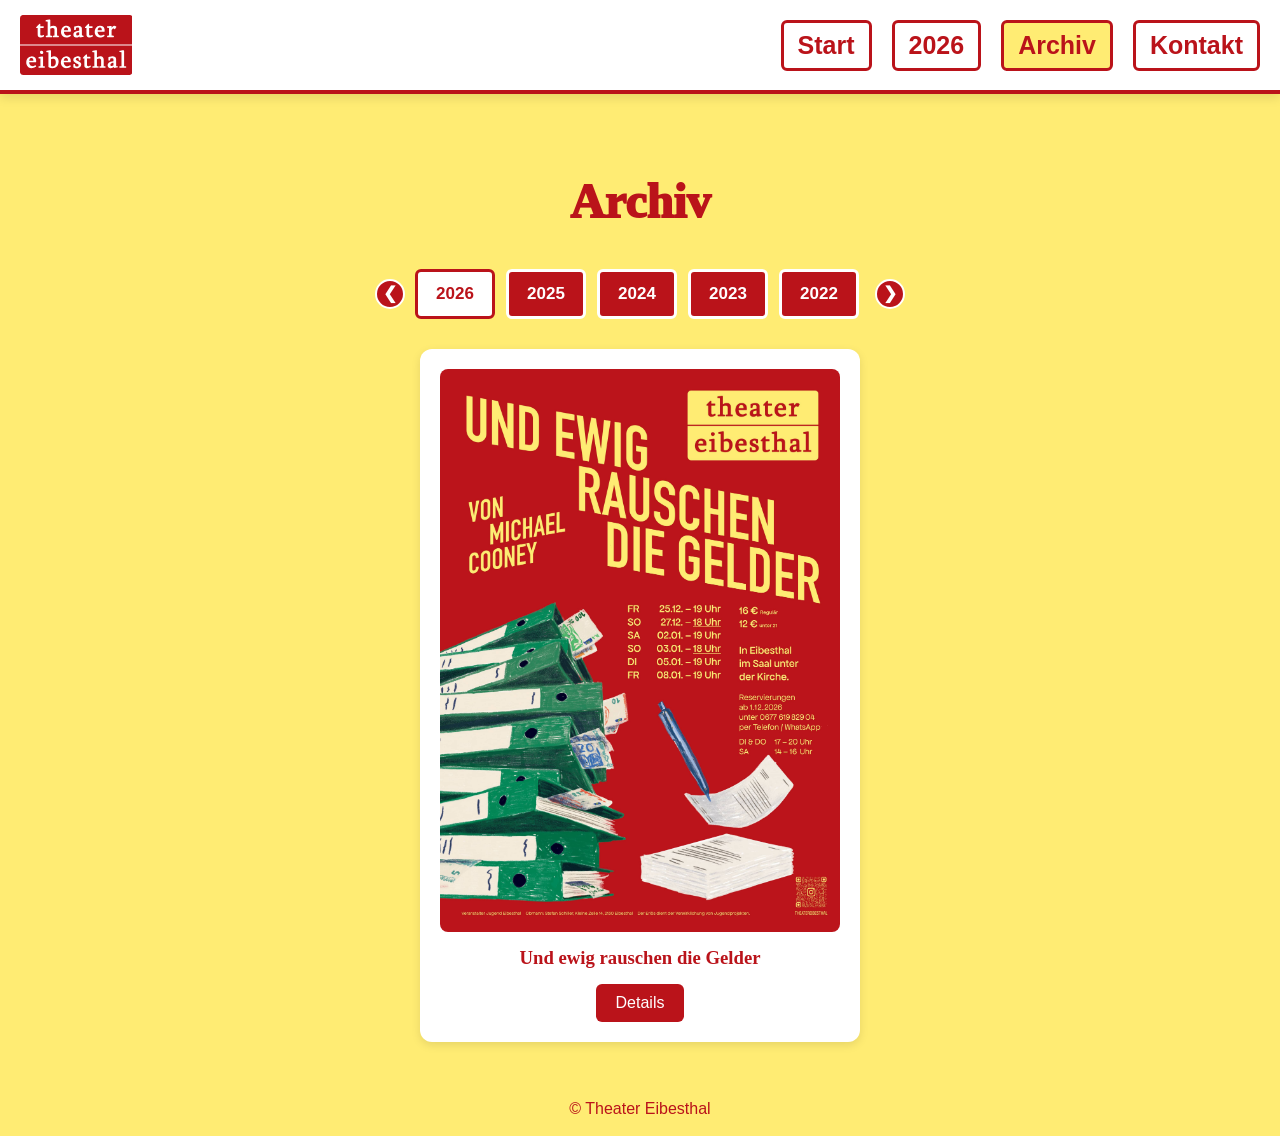
==== archiv.html @ 8a9f4555 "Added Website Files 2026-11-17" ====
<meta name="viewport" content="width=device-width, initial-scale=1">
<!DOCTYPE html>
<html lang="de">
<head>
<meta charset="UTF-8">
<meta name="theme-color" content="var(--color-current-sub)">
<title>Archiv | Theater Eibesthal</title>

<link rel="stylesheet" href="css/style.css">
<link rel="stylesheet" href="css/desktop.css">
<link rel="stylesheet" href="css/mobile.css">

<link rel="icon" type="image/png" href="/favicon.png">
<script defer src="js/stuecke.js"></script>
<script defer src="js/main.js"></script>
</head>
<body>

<div id="header"></div>


<section class="container section center">
  <h1>Archiv</h1>

  <div class="jahr-filter-wrapper">
    
    <button class="scroll-btn left" type="button">❮</button>
    <div id="jahr-filter"></div>
    <button class="scroll-btn right" type="button">❯</button>
    <div class="mobile-scroll-hint">
      <span>⟵</span>
      <span>⟶</span>    
    </div>
  </div>

  <div id="archiv-grid"></div>
</section>


<div id="footer"></div>

<div id="lightbox">
  <button class="close">✕</button>
  <button class="prev">❮</button>
  <img src="">
  <button class="next">❯</button>
</div>

</body>
</html>
---- css/style.css ----
﻿/* ===========================================================
   THEATER WEBSITE – STYLESHEET
   Strukturierter und kommentierter Haupt-Style-Block
   =========================================================== */

/* -----------------------------------------------------------
   1. DESIGN TOKENS / VARIABLEN
   ----------------------------------------------------------- */
@import url('https://googleapis.com');

:root {
    
    --color-stueck-202x-main: #c59e41;
    --color-stueck-202x-sub: #7a1f2b;


    --color-current-main: #FFEC73;
    --color-current-sub: #BA131A;

    /* Stückfarben */
    --color-ewig-rauschen-die-gelder-main: #FFEC73;
    --color-ewig-rauschen-die-gelder-sub: #BA131A;

/*    #048E5D --grün -ordner    */
/*    #BA131A --rot  -plakat    */
/*    #FFEC73 --gold -logo      */

    --color-zwei-luegen-main: #96c0e8;
    --color-zwei-luegen-sub: #003668;

    --color-da-capo-main: #cefe9a;
    --color-da-capo-sub: #4414e4;

    --color-krankenschein-main: #f0efaa;
    --color-krankenschein-sub: #cb6a4c;

    --color-buerobuero-main: #9abbde;
    --color-buerobuero-sub: #312763;

    --color-saloon-main: #c59e41;
    --color-saloon-sub: #070707;

    --color-film-2021-main: #f6c274;
    --color-film-2021-sub: #020201;

    --color-messerscharf-main: #5db6e0;
    --color-messerscharf-sub: #101116;

    --color-jerry-ist-tot-main: #fff;
    --color-jerry-ist-tot-sub: #8a0304;

    --color-rue-de-lourcine-main: #fff;
    --color-rue-de-lourcine-sub: #de0c19;

    --color-glanz-und-glorie-main: #cf8105;
    --color-glanz-und-glorie-sub: #000000;

    --color-der-meisterboxer-main: #fff;
    --color-der-meisterboxer-sub: #000000;

    --color-wahlverwandtschaften-main: #feece0;
    --color-wahlverwandtschaften-sub: #482d34;

    --color-weiberfeinde-main: #e3e3e3;
    --color-weiberfeinde-sub: #3d3e3d;

    --color-wiegenwaldcamp-main: #a88660;
    --color-wiegenwaldcamp-sub: #000000;

    /* Fallback */
    --color-unknown-main: #eeeeee;
    --color-unknown-sub: #333333;
}

/* -----------------------------------------------------------
   2. FONTS / IMPORTS
   ----------------------------------------------------------- */
@import url('https://fonts.googleapis.com/css2?family=Open+Sans:wght@300;400;600;700&display=swap');

/* -----------------------------------------------------------
   3. BASISSTYLES
   ----------------------------------------------------------- */
html {
    overflow-y: scroll;
    -webkit-tap-highlight-color: #ffffff;
}

body {
    font-family: 'Open Sans', Arial, sans-serif;
    margin: 0;

    background:
        url("../bilder/curtain.png") repeat,
        var(--color-current-main);
}

.beschreibung {
    white-space: pre-line;
}

/* -----------------------------------------------------------
   4. TYPOGRAPHIE
   ----------------------------------------------------------- */
h1 {
    font-size: 48px;
    font-weight: 1000;
}

h2 {
    font-size: 38px;
    font-weight: 1000;
}

h1,
h2,
h3 {
    color: var(--color-current-sub);
    font-family: 'News Cycle', serif;
    text-align: center;
}

/* -----------------------------------------------------------
   5. LAYOUT / CONTAINER
   ----------------------------------------------------------- */
.container {
    max-width: 1500px;
    margin: 0 auto;
    padding: 40px 20px;
}

/* -----------------------------------------------------------
   6. HEADER / NAVIGATION
   ----------------------------------------------------------- */
.header {
    width: 100%;
    box-sizing: border-box;
    background: white;
    border-bottom: 4px solid var(--color-current-sub);
    box-shadow: 0 4px 10px rgba(0, 0, 0, 0.1);
    position: sticky;
    top: 0;
    z-index: 500;
}

.nav {
    display: flex;
    align-items: center;
    justify-content: space-between;
    max-width: 1500px;
    margin: 0 auto;
    padding: 15px 20px;
}

.logo {
    height: 60px;
    display: flex;
    align-items: center;
    border-radius: 4px;
}

.logo svg {
    height: 100%;
    width: auto;
}

.logo svg #schrift path,
.logo svg path {
    color: var(--color-current-sub);
}

nav {
    display: flex;
    align-items: center;
    gap: 20px;
}

nav a {
    text-decoration: none;
    color: var(--color-current-sub);
    font-weight: bold;
    font-size: 25px;
    padding: 8px 14px;
    border-radius: 6px;
    border: 3px solid var(--color-current-sub);
    transition: 0.2s;
}

nav a.active {
    background: var(--color-current-main);
    color: var(--color-current-sub);
    border-color: var(--color-current-sub);
}

nav a.active:hover {
    opacity: 0.8;
}

nav a:hover {
    background: var(--color-current-main);
}

/* -----------------------------------------------------------
   7. COMPONENTS / BUTTONS / LINKS
   ----------------------------------------------------------- */
.contact-links a {
    font-size: 17px;
    display: inline-block;
    background: var(--color-current-sub);
    color: #fff;
    text-decoration: none;
    padding: 6px 10px;
    border-radius: 8px;
}

.contact-links a:not(.social-icons):hover {
    background: var(--color-current-sub);
    color: #fff;
    text-decoration: none;
}

.social-icons {
    display: flex;
    justify-content: center;
    align-items: center;
    gap: clamp(12px, 3vw, 25px);
    margin-top: 10px;
}

.social-icons a {
    background: none;
    padding: 0;
    border-radius: 0;
}

.social-icons a svg {
    width: 60px;
    height: 60px;
    display: block;
    color: var(--color-current-sub);
    transition: 0.2s ease;
}

.social-icons a:hover svg {
    transform: scale(1.1);
    background: none !important;
}

.btn {
    display: inline-block;
    margin-top: 10px;
    padding: 10px 20px;
    background: var(--color-current-sub);
    color: white;
    text-decoration: none;
    border-radius: 6px;
    transition: 0.2s;
    text-align: center;
}

.stueck a.btn {
    display: block;
    margin: 20px auto 0 auto;
    text-align: center;
    width: fit-content;
}

.btn:hover {
    opacity: 0.85;
}

.back-btn {
    display: block;
    margin: 10px auto;
    padding: 10px 20px;
    border: 3px solid #fff;
    font-weight: 700;
    font-size: 17px;
    background: var(--color-current-sub);
    color: white;
    cursor: pointer;
    border-radius: 6px;
    transition: background 0.2s ease, color 0.2s ease, border 0.2s ease;
}

.back-btn:hover {
    opacity: 0.85;
    background: #fff;
    color: var(--color-current-sub);
    border: 3px solid var(--color-current-sub);
    font-weight: 700;
    font-size: 17px;
    opacity: 1;
    cursor: default;
}

.disabled-btn {
    display: inline-block;
    background: #ccc;
    color: #666;
    padding: 10px 20px;
    border-radius: 6px;
    font-weight: 700;
    cursor: default;
    opacity: 0.7;
    border: 2px solid #999;
}


/* -----------------------------------------------------------
   13. UX / INTERAKTIVE HILFEN
   ----------------------------------------------------------- */
.btn,
nav a,
.gallery img,
.cast-card img,
.tab-btn,
.card a,
.scroll-btn {
    cursor: pointer !important;
    user-select: none !important;
}

* {
    -webkit-tap-highlight-color: transparent !important;
}

button:focus,
a:focus,
.btn:focus {
    outline: none !important;
}

button:active,
a:active,
.btn:active {
    background-color: inherit !important;
    opacity: 1 !important;
}

.beschreibung-toggle {
    display: none;
}

.mobile-scroll-hint {
    display: none;
}



/* -----------------------------------------------------------
   15. ÜBER UNS
   ----------------------------------------------------------- */
.about-hero {
    position: relative;
    width: 100%;
    height: 300px;
    overflow: hidden;
    display: flex;
    align-items: center;
    justify-content: center;
}


.about-content {
    max-width: 1500px;
    margin: 0 auto;
    padding: 30px;
    background: white;
    border-radius: 12px;
    box-shadow: 0 3px 10px rgba(0, 0, 0, 0.1);
}

.about-hero-image {
    position: absolute;
    inset: 0;
    width: 100%;
    height: 100%;
    object-fit: cover;
    object-position: center;
}

.about-hero::after {
    content: "";
    position: absolute;
    inset: 0;
    background: rgba(0, 0, 0, 0.45);
}

.about-hero-content {
    position: relative;
    z-index: 1;
    max-width: 800px;
    padding: 30px;
    text-align: center;
    color: white;
}

.about-hero-content h1 {
    font-size: 48px;
    margin-bottom: 20px;
    color: white;
}

.about-intro {
    max-width: 1500px;
    margin: 20px auto 0;
    font-size: 21px;
    line-height: 1.7;
}

.about-section {
    max-width: 1500px;
    margin: 0 auto;
}

.about-section p {
    line-height: 1.8;
    margin-bottom: 18px;
}

.about-leadership {
    display: grid;
    grid-template-columns: repeat(2, 1fr);
    gap: 25px;
    margin: 35px auto;
    max-width: 800px;
}

.about-person {
    background: white;
    padding: 25px;
    border-radius: 12px;
    text-align: center;
    box-shadow: 0 3px 10px rgba(0, 0, 0, 0.08);
}

.about-person h3 {
    margin: 0 0 8px 0;
}

.about-person p {
    margin: 0;
}

.leadership-history {
    display: grid;
    gap: 10px;
    max-width: 600px;
    margin: 25px auto 0;
}

.leadership-history div {
    display: flex;
    justify-content: space-between;
    align-items: center;
    gap: 20px;
    background: white;
    padding: 14px 18px;
    border-radius: 8px;
    box-shadow: 0 2px 8px rgba(0, 0, 0, 0.06);
}

.leadership-history span {
    opacity: 0.7;
}

.helpers-grid {
    display: grid;
    grid-template-columns: repeat(3, 1fr);
    gap: 20px;
    margin-top: 35px;
}

.helper-card {
    background: white;
    padding: 25px;
    border-radius: 12px;
    box-shadow: 0 3px 10px rgba(0, 0, 0, 0.08);
}

.helper-card h3 {
    margin-top: 0;
    margin-bottom: 12px;
    font-size: 22px;
}

.helper-card p {
    margin: 0;
    line-height: 1.65;
}

.about-person,
.helper-card,
.leadership-history div {
    background: #e1e1e1e1;
    border: 1px solid rgba(0, 0, 0, 0.1);
    box-shadow: none;
}

.about-end {
    max-width: 800px;
    padding-top: 55px;
    padding-bottom: 75px;
}

.about-highlight {
    font-size: 21px;
    font-weight: 600;
    margin: 35px auto !important;
}

#scrollTopBtn {
    position: fixed;
    right: 20px;
    bottom: 20px;
    width: 50px;
    height: 50px;
    display: none;
    align-items: center;
    justify-content: center;
    border: none;
    border-radius: 50%;
    background: var(--color-current-sub);
    backdrop-filter: blur(4px);
    color: var(--color-current-main);
    font-size: 30px;
    font-weight: 700;
    line-height: 1;
    cursor: pointer;
    box-shadow: 0 2px 8px rgba(0, 0, 0, 0.3);
    transition: 0.2s ease;
    z-index: 1000;
}

#scrollTopBtn:hover {
    background: #fff;
    transform: translateY(-2px);
}

.leadership-wrapper {
    margin-top: 40px;
    background: white;
    border-radius: 16px;
    padding: 30px;
    box-shadow:
        0 4px 15px rgba(0,0,0,.08);
    border: 1px solid rgba(0,0,0,.08);
}

.leadership-scroll {
    overflow-x: auto;
    color: var(--color-current-sub) !important;
}

.leadership-table {
    min-width: 1400px;
}

.leader-row {
    display: grid;
    grid-template-columns: 280px 1fr;
    align-items: center;
    margin-bottom: 15px;
}

.leader-name {
    position: sticky;
    left: 0;
    background: #fff;
    z-index: 10;
    font-weight: 700;
    color: var(--color-current-sub);
    padding-right: 20px;
    padding-left: 10px;
    text-align: right;
    height: 32px;
    display: flex;
    align-items: center;
    justify-content: flex-end;
}

.timeline-track {
    display: grid;
    grid-template-columns: repeat(15, 90px);
    position: relative;
    height: 32px;
    background-image:
        repeating-linear-gradient(
            to right,
            rgba(0,0,0,.08),
            rgba(0,0,0,.08) 1px,
            transparent 1px,
            transparent 90px
        );
}

.bar {
    height: 32px;
    background: var(--color-current-sub);
    border-radius: 999px;
}

.vinzenz {
    grid-column: 1 / 3;
}

.johannes {
    grid-column: 3 / 7;
}

.leonhard {
    grid-column: 7 / 12;
}

.klara {
    grid-column: 12 / 14;
}

.marlies {
    grid-column: 14 / -1;
    background:
        linear-gradient(
            90deg,
            var(--color-current-sub),
            var(--color-current-main)
        );
}

.year-row {
    display: grid;
    grid-template-columns:
        280px
        repeat(15, 90px);
    min-width: 1540px;
    margin-top: 30px;
    border-top: 3px solid var(--color-current-sub);
    padding-top: 15px;
}

.year-spacer {
    position: sticky;
    left: 0;
    background: #fff;
    z-index: 10;
}

.year-dot {
    border: none;
    background: none;
    color: var(--color-current-sub);
    font-weight: bold;
    cursor: pointer;
    transition: .2s;
}

.year-dot:hover {
    color: var(--color-current-main);
    transform: translateY(-3px);
}

#timeline-piece-info {
    width: 70%;
    max-width: 700px;
    margin: 0 auto;
    text-align: center;
    padding-top: 20px;
}

#timeline-piece-info:empty {
    display: none;
}

.timeline-preview {
    width: 70%;
    max-width: 500px;
    margin: 0 auto;
    background: white;
    padding: 25px;
    border-radius: 12px;
    text-align: center;
    box-shadow: 0 3px 10px rgba(0,0,0,.1);
}

.timeline-preview img {
    width: 220px;
    max-width: 100%;
    display: block;
    margin: 0 auto 20px;
    border-radius: 10px;
}

.timeline-preview h3 {
    margin-bottom: 5px;
}

.timeline-preview .jahr {
    font-size: 1.5rem;
    font-weight: 900;
    color: var(--color-current-sub);
    margin: 10px 0 20px;
    text-align: center;
}

.timeline-preview .beschreibung {
    max-width: 500px;
    margin: 0 auto 20px;
    line-height: 1.6;
}


.timeline-preview .btn {
    display: inline-block;
    margin-top: 10px;
}

.timeline-preview .btn:hover {
    background: var(--color-current-main);
    color: var(--color-current-sub);
}
---- css/desktop.css ----
/* ===========================================================
   DESKTOP.CSS
   Desktop-/Tablet Layouts und Komponenten
   =========================================================== */

/* ===========================================================
   ÜBER UNS
   =========================================================== */

.about-hero {
    position: relative;
    width: 100%;
    height: 300px;
    overflow: hidden;
    display: flex;
    align-items: center;
    justify-content: center;
}

.about-content {
    max-width: 1500px;
    margin: 0 auto;
    padding: 30px;
    background: white;
    border-radius: 12px;
    box-shadow: 0 3px 10px rgba(0, 0, 0, 0.1);
}

.about-hero-image {
    position: absolute;
    inset: 0;
    width: 100%;
    height: 100%;
    object-fit: cover;
    object-position: center;
}

.about-hero::after {
    content: "";
    position: absolute;
    inset: 0;
    background: rgba(0, 0, 0, 0.45);
}

.about-hero-content {
    position: relative;
    z-index: 1;
    max-width: 800px;
    padding: 30px;
    text-align: center;
    color: white;
}

.about-hero-content h1 {
    font-size: 48px;
    margin-bottom: 20px;
    color: white;
}

.about-intro {
    max-width: 1500px;
    margin: 20px auto 0;
    font-size: 21px;
    line-height: 1.7;
}

.about-section {
    max-width: 1500px;
    margin: 0 auto;
}

.about-section p {
    line-height: 1.8;
    margin-bottom: 18px;
}

.about-leadership {
    display: grid;
    grid-template-columns: repeat(2, 1fr);
    gap: 25px;
    margin: 35px auto;
    max-width: 800px;
}

.about-person {
    background: white;
    padding: 25px;
    border-radius: 12px;
    text-align: center;
    box-shadow: 0 3px 10px rgba(0, 0, 0, 0.08);
}

.about-person h3 {
    margin: 0 0 8px 0;
}

.about-person p {
    margin: 0;
}

.leadership-history {
    display: grid;
    gap: 10px;
    max-width: 600px;
    margin: 25px auto 0;
}

.leadership-history div {
    display: flex;
    justify-content: space-between;
    align-items: center;
    gap: 20px;
    background: white;
    padding: 14px 18px;
    border-radius: 8px;
    box-shadow: 0 2px 8px rgba(0, 0, 0, 0.06);
}

.leadership-history span {
    opacity: 0.7;
}

.helpers-grid {
    display: grid;
    grid-template-columns: repeat(3, 1fr);
    gap: 20px;
    margin-top: 35px;
}

.helper-card {
    background: white;
    padding: 25px;
    border-radius: 12px;
    box-shadow: 0 3px 10px rgba(0, 0, 0, 0.08);
}

.helper-card h3 {
    margin-top: 0;
    margin-bottom: 12px;
    font-size: 22px;
}

.helper-card p {
    margin: 0;
    line-height: 1.65;
}

.about-person,
.helper-card,
.leadership-history div {
    background: #e1e1e1e1;
    border: 1px solid rgba(0,0,0,.1);
    box-shadow: none;
}

.about-end {
    max-width: 800px;
    padding-top: 55px;
    padding-bottom: 75px;
}

.about-highlight {
    font-size: 21px;
    font-weight: 600;
    margin: 35px auto !important;
}

/* ===========================================================
   SCROLL BUTTON
   =========================================================== */

#scrollTopBtn {
    position: fixed;
    right: 20px;
    bottom: 20px;
    width: 50px;
    height: 50px;

    display: none;
    align-items: center;
    justify-content: center;

    border: none;
    border-radius: 50%;

    background: var(--color-current-sub);
    color: var(--color-current-main);

    font-size: 30px;
    font-weight: 700;

    cursor: pointer;

    box-shadow: 0 2px 8px rgba(0,0,0,.3);

    transition: .2s ease;

    z-index: 1000;
}

#scrollTopBtn:hover {
    background: #fff;
    transform: translateY(-2px);
}

/* ===========================================================
   TIMELINE
   =========================================================== */

.leadership-wrapper {
    margin-top: 40px;

    background: white;

    border-radius: 16px;
    padding: 30px;

    border: 1px solid rgba(0,0,0,.08);

    box-shadow:
        0 4px 15px rgba(0,0,0,.08);
}

.leadership-scroll {
    overflow-x: auto;
    color: var(--color-current-sub);
}

.leadership-table {
    min-width: 1400px;
}

.leader-row {
    display: grid;
    grid-template-columns: 280px 1fr;
    align-items: center;
    margin-bottom: 15px;
}

.leader-name {
    position: sticky;
    left: 0;

    background: white;

    z-index: 10;

    font-weight: 700;

    color: var(--color-current-sub);

    padding-right: 20px;
    padding-left: 10px;

    text-align: right;

    height: 32px;

    display: flex;
    align-items: center;
    justify-content: flex-end;
}

.timeline-track {
    display: grid;
    grid-template-columns: repeat(15, 90px);

    position: relative;

    height: 32px;

    background-image:
        repeating-linear-gradient(
            to right,
            rgba(0,0,0,.08),
            rgba(0,0,0,.08) 1px,
            transparent 1px,
            transparent 90px
        );
}

.bar {
    height: 32px;
    background: var(--color-current-sub);
    border-radius: 999px;
}

.vinzenz {
    grid-column: 1 / 3;
}

.johannes {
    grid-column: 3 / 7;
}

.leonhard {
    grid-column: 7 / 12;
}

.klara {
    grid-column: 12 / 14;
}

.marlies {
    grid-column: 14 / -1;

    background:
        linear-gradient(
            90deg,
            var(--color-current-sub),
            var(--color-current-main)
        );
}

.year-row {
    display: grid;

    grid-template-columns:
        280px
        repeat(15, 90px);

    min-width: 1540px;

    margin-top: 30px;

    border-top: 3px solid var(--color-current-sub);

    padding-top: 15px;
}

.year-spacer {
    position: sticky;
    left: 0;

    background: white;

    z-index: 10;
}

.year-dot {
    border: none;
    background: none;

    color: var(--color-current-sub);

    font-weight: bold;

    cursor: pointer;

    transition: .2s;
}

.year-dot:hover {
    color: var(--color-current-main);
    transform: translateY(-3px);
}

#timeline-piece-info {
    width: 70%;
    max-width: 700px;

    margin: 0 auto;

    text-align: center;

    padding-top: 20px;
}

#timeline-piece-info:empty {
    display: none;
}

.timeline-preview {
    width: 70%;
    max-width: 500px;

    margin: 0 auto;

    background: white;

    padding: 25px;

    border-radius: 12px;

    text-align: center;

    box-shadow: 0 3px 10px rgba(0,0,0,.1);
}

.timeline-preview img {
    width: 220px;
    max-width: 100%;

    display: block;

    margin: 0 auto 20px;

    border-radius: 10px;
}

.timeline-preview h3 {
    margin-bottom: 5px;
}

.timeline-preview .jahr {
    font-size: 1.5rem;
    font-weight: 900;
    color: var(--color-current-sub);

    margin: 10px 0 20px;

    text-align: center;
}

.timeline-preview .beschreibung {
    max-width: 500px;
    margin: 0 auto 20px;

    line-height: 1.6;
}

.timeline-preview .btn {
    display: inline-block;
    margin-top: 10px;
}

.timeline-preview .btn:hover {
    background: var(--color-current-main);
    color: var(--color-current-sub);
}

/* ===========================================================
   STARTSEITE / AKTUELLES STÜCK
   =========================================================== */

.stueck {
    display: flex;
    gap: 40px;
    background: white;
    padding: 25px;
    border-radius: 12px;
    box-shadow: 0 4px 12px rgba(0, 0, 0, 0.08);
    align-items: center;
}

.stueck img {
    width: 300px;
    flex: 0 0 300px;
    border-radius: 10px;
}

.stueck > div {
    flex: 1;
    max-width: 1000px;
    margin: 0 auto;
}

.stueck a.btn {
    display: block;
    margin: 20px auto 0;
    text-align: center;
    width: fit-content;
}

.dates {
    color: var(--color-current-sub);
    text-align: center;
    margin-top: 10px;
    line-height: 1.6;
}

#aktuelles-stueck .dates {
    display: grid;
    grid-template-columns: repeat(3, 1fr);
    gap: 10px;
    max-width: 1000px;
    margin: 15px auto 0;
}

#aktuelles-stueck .dates span {
    margin: 0;
    text-align: center;
}

.dates span {
    display: inline-block;
    background: var(--color-current-main);
    padding: 6px 10px;
    margin: 5px;
    border-radius: 6px;
    font-size: 16px;
    box-shadow: 0 3px 3px rgba(0,0,0,.1);
}

.highlight-termin {
    text-decoration: underline;
    color: var(--color-current-sub);
}

.u18 {
    text-decoration: underline;
}

#aktuelles-stueck .beschreibung {
    max-width: 850px;
    margin: 0 auto;
    text-align: left;
}

/* ===========================================================
   ARCHIV
   =========================================================== */

.jahr-filter-wrapper {
    display: flex;
    align-items: center;
    gap: 10px;
    margin: 20px auto;
    justify-content: center;
}

#jahr-filter {
    display: flex;
    gap: 11px;
    overflow: hidden;
    scroll-behavior: smooth;
    width: 450px;
}

#jahr-filter button {
    width: 100px;
    flex: 0 0 80px;
    padding: 12px 0;
    border: 3px solid #fff;
    font-weight: 700;
    font-size: 17px;
    background: var(--color-current-sub);
    color: white;
    cursor: pointer;
    border-radius: 6px;
}

#jahr-filter button.active {
    background: #fff;
    color: var(--color-current-sub);
    border: 3px solid var(--color-current-sub);
    cursor: default;
}

#jahr-filter button:not(.active):hover {
    background: #fff;
    color: var(--color-current-sub);
    border: 3px solid var(--color-current-sub);
    transition: .2s ease;
}

.scroll-btn {
    background: var(--color-current-sub);
    color: white;
    border: 2px solid #fff;
    width: 30px;
    height: 30px;
    border-radius: 50%;
    font-weight: 1000;
    font-size: 17px;
    display: flex;
    align-items: center;
    justify-content: center;
}

.scroll-btn:hover {
    background: #fff;
    color: var(--color-current-sub);
    border: 3px solid var(--color-current-sub);
}

#archiv-grid {
    display: flex;
    justify-content: center;
    flex-wrap: wrap;
    gap: 20px;
    margin-top: 30px;
}

.card {
    width: 400px;
    text-align: center;
    background: white;
    padding: 20px;
    border-radius: 12px;
    overflow: hidden;
    box-shadow: 0 3px 10px rgba(0,0,0,.1);
}

.card img {
    width: 100%;
    border-radius: 8px;
}

.card h3 {
    margin: 15px 0 5px;
}

/* ===========================================================
   TABS
   =========================================================== */

.tabs {
    margin-top: 20px;
    text-align: center;
}

.tabs button {
    margin: 5px;
    padding: 10px 20px;
    border: 3px solid #fff;
    font-weight: 700;
    font-size: 17px;
    border-radius: 6px;
    color: white;
    background: var(--color-current-sub);
    cursor: pointer;
    transition:
        background .2s ease,
        color .2s ease,
        border .2s ease;
}

.tabs button.active {
    background: #fff;
    color: var(--color-current-sub);
    border: 3px solid var(--color-current-sub);
    cursor: default;
}

.tabs button:not(.active):hover {
    background: #fff;
    color: var(--color-current-sub);
    border: 3px solid var(--color-current-sub);
}

.tab-content {
    background: white;
    padding: 25px;
    margin-top: 15px;
    border-radius: 12px;
    text-align: center;
    box-shadow: 0 3px 10px rgba(0,0,0,.1);
}

/* ===========================================================
   DETAILSEITEN
   =========================================================== */

.poster-img {
    max-width: 420px;
    border-radius: 10px;
    box-shadow: 0 5px 15px rgba(0,0,0,.2);
}

.trailer-container {
    width: 100%;
    max-width: 100%;
    aspect-ratio: 16 / 9;
    background: #000;
}

.trailer-container iframe {
    width: 100%;
    height: 100%;
    border: none;
    display: block;
}

.instagram-wrapper {
    width: 100%;
    display: flex;
    justify-content: center;
}

.instagram-wrapper .instagram-media {
    width: 50% !important;
    max-width: 600px !important;
    min-width: 250px !important;
    margin: 0 auto !important;
}

.instagram-wrapper blockquote.instagram-media {
    margin: 0 auto !important;
}

/* ===========================================================
   BESETZUNG
   =========================================================== */

.cast-grid {
    display: grid;
    grid-template-columns: repeat(auto-fill, 200px);
    gap: 20px;
    justify-content: center;
    margin-top: 20px;
}

.cast-card {
    background: white;
    padding: 12px;
    border-radius: 12px;
    text-align: center;
    box-shadow: 0 3px 10px rgba(0,0,0,.1);
}

.cast-card img {
    width: 100%;
    height: 200px;
    object-fit: contain;
    background: #eee;
    border-radius: 8px;
    margin-bottom: 5px;
}

.cast-role {
    font-size: 16px;
    color: #666;
}

.cast-name {
    font-weight: bold;
    color: var(--color-current-sub);
}

/* ===========================================================
   GALERIE
   =========================================================== */

.gallery {
    display: grid;
    grid-template-columns: repeat(auto-fill, 150px);
    gap: 15px;
    justify-content: center;
    margin-top: 20px;
}

.gallery img {
    width: 150px;
    height: 150px;
    object-fit: contain;
    background: #eee;
    border-radius: 8px;
    padding: 5px;
    transition: .2s;
}

.gallery img:hover {
    opacity: .85;
}

.gallery-loader {
    display: flex;
    flex-direction: column;
    align-items: center;
    gap: 12px;
    padding: 30px;
}

.gallery-spinner {
    width: 45px;
    height: 45px;
    border: 4px solid #ddd;
    border-top-color: var(--color-current-sub);
    border-radius: 50%;
    animation: gallerySpin 1s linear infinite;
}

@keyframes gallerySpin {
    to {
        transform: rotate(360deg);
    }
}

/* ===========================================================
   LIGHTBOX
   =========================================================== */

#lightbox {
    position: fixed;
    inset: 0;
    z-index: 2000;
    display: none;

    justify-content: center;
    align-items: center;

    background: rgba(0,0,0,.9);
}

#lightbox img {
    max-width: 90%;
    max-height: 90%;
    border-radius: 10px;
}

#lightbox button {
    position: absolute;
    background: none;
    border: none;
    color: white;
    font-size: 40px;
}

#lightbox .close {
    top: 20px;
    right: 30px;
}

#lightbox .prev,
#lightbox .next {
    top: 50%;
    transform: translateY(-50%);
    z-index: 3001;
}

#lightbox .prev {
    left: 30px;
}

#lightbox .next {
    right: 30px;
}

/* ===========================================================
   KONTAKT
   =========================================================== */

.contact-info {
    background: white;
    padding: 30px;
    border-radius: 12px;
    max-width: 1500px;
    margin: 30px auto;
    text-align: center;
    box-shadow: 0 3px 10px rgba(0,0,0,.1);
}

.contact-info p strong {
    font-weight: 800;
    font-size: 17px;
    line-height: 1;
}

.contact-map {
    margin-top: 20px;
    border-radius: 12px;
    overflow: hidden;
    box-shadow: 0 3px 10px rgba(0,0,0,.1);
}

.footer {
    text-align: center;
    padding: 2px;
    color: var(--color-current-sub);
}
---- css/mobile.css ----
@media (max-width: 768px) { 
 /* ===========================================================
    MOBILE.CSS
    Enthält ausschließlich Mobile Overrides
    Wird per:
    media="screen and (max-width:600px)"
    eingebunden
    =========================================================== */

    html,
    body {
        width: 100%;
        overflow-x: hidden;
    }

    header {
        padding-top: 10px;
    }

    html {
        font-size: 14px;
    }

    .container {
        padding: 22px 16px;
        width: 100%;
        box-sizing: border-box;
    }

    h1 {
        font-size: 2.2rem;
        margin-bottom: 15px;
        text-align: center;
    }

    h2 {
        font-size: 1.8rem;
    }

    h3 {
        font-size: 1.4rem;
    }

    p,
    span,
    li,
    a {
        font-size: 1.1rem;
        line-height: 1.55;
        text-align: center;
    }

    img {
        max-width: 100%;
        height: auto;
    }

    /* ===========================================================
    HEADER / NAVIGATION
    =========================================================== */

    .nav {
        display: flex;
        flex-direction: column;
        align-items: center;
        width: 100%;
        padding: 10px 5px;
        box-sizing: border-box;
        gap: 10px;
    }

    .logo {
        width: 100%;
        height: 55px;
        display: flex;
        align-items: center;
        justify-content: center;
    }

    nav {
        display: grid;
        grid-template-columns: repeat(4, 1fr);
        gap: 10px;
        width: 90%;
        box-sizing: border-box;
    }

    nav a {
        width: 100%;
        height: 40px;
        min-width: 0;

        display: flex;
        align-items: center;
        justify-content: center;

        box-sizing: border-box;

        padding: 0 3px;

        text-align: center;
        white-space: nowrap;

        font-size: 1.2rem;
        line-height: 1;

        border: 3px solid var(--color-current-sub);
        border-radius: 8px;

        color: var(--color-current-sub);
        text-decoration: none;
        font-weight: 700;

        overflow: hidden;
    }

    nav a.active {
        background: var(--color-current-main);
        color: var(--color-current-sub);
        border-color: var(--color-current-sub);
    }

    nav a:hover {
        background: var(--color-current-main);
    }

    /* ===========================================================
    AKTUELLES STÜCK
    =========================================================== */

    .stueck {
        flex-direction: column;
        text-align: center;
        padding: 18px;
        gap: 18px;
    }

    .stueck img {
        width: 100%;
        max-width: 280px;
        margin: auto;
        border-radius: 12px;
    }

    #aktuelles-stueck .beschreibung {
        text-align: center;
        padding: 0 5px;
        font-size: 1.2rem;
        line-height: 1.6;
    }

    #aktuelles-stueck .dates {
        display: flex !important;
        flex-direction: column !important;
        align-items: center !important;
        justify-content: center !important;
        gap: 8px !important;
        width: 100% !important;
    }

    #aktuelles-stueck .dates span {
        display: block !important;
        width: fit-content !important;
        margin: 0 !important;
        box-sizing: border-box !important;
    }

    /* ===========================================================
    STÜCKDETAILSEITE
    =========================================================== */

    .poster-img {
        width: 85% !important;
        max-width: 260px !important;
        margin: auto;
        display: block;
        border-radius: 12px;
    }

    /* ===========================================================
    ARCHIV
    =========================================================== */

    #archiv-grid {
        grid-template-columns: 1fr;
        gap: 20px;
    }

    #archiv-grid .card {
        padding: 18px;
        border-radius: 14px;
    }

    #archiv-grid .card img {
        width: 65%;
        max-width: 200px;
        margin: 0 auto 10px auto;
        display: block;
    }

    #archiv-grid .card h3 {
        font-size: 1.4rem;
        margin-top: 10px;
    }

    #jahr-filter {
        text-align: center;
        overflow-x: auto;
        -webkit-overflow-scrolling: touch;
        width: 100%;
    }

    #jahr-filter button {
        font-size: 1.1rem;
        padding: 12px 16px;
        margin: 2px;
        border-radius: 8px;
        border: 3px solid #fff;
    }

    .jahr-filter-wrapper {
        display: block;
    }

    .scroll-btn {
        display: none;
    }

    /* ===========================================================
    INSTAGRAM
    =========================================================== */

    .instagram-wrapper .instagram-media {
        width: 50% !important;
        max-width: 90% !important;
    }

    /* ===========================================================
    TABS
    =========================================================== */

    .tabs button,
    .tabs button.active {
        width: 100%;
        font-size: 1.2rem;
        padding: 14px;
        border-radius: 8px;
        margin-bottom: 8px;
    }

    .tab-content {
        padding: 18px 14px;
        border-radius: 14px;
        font-size: 1.1rem;
        line-height: 1.55;
    }

    /* ===========================================================
    BESETZUNG
    =========================================================== */

    .cast-grid {
        grid-template-columns: repeat(2, 1fr);
        gap: 16px;
    }

    .cast-card {
        padding: 14px;
        border-radius: 14px;
    }

    .cast-card img {
        height: 160px;
        border-radius: 10px;
        object-fit: cover;
    }

    .cast-name {
        font-size: 1.2rem;
    }

    .cast-role {
        font-size: 1.05rem;
    }

    /* ===========================================================
    GALERIE
    =========================================================== */

    .gallery {
        grid-template-columns: repeat(2, 1fr);
        gap: 12px;
    }

    .gallery img {
        padding: 4px;
        border-radius: 10px;
    }

    /* ===========================================================
    KONTAKT
    =========================================================== */

    .contact-info {
        padding: 20px;
        border-radius: 14px;
        font-size: 1.15rem;
    }

    .contact-info a {
        font-size: 1.15rem;
        padding: 6px 10px;
        border-radius: 8px;
    }

    .contact-map iframe {
        height: 250px;
    }

    /* ===========================================================
    BUTTONS
    =========================================================== */

    .btn {
        font-size: 1.15rem;
        padding: 11px 20px;
        border-radius: 10px;
    }

    /* ===========================================================
    BESCHREIBUNG TOGGLE
    =========================================================== */

    .beschreibung-collapsed {
        display: -webkit-box;
        -webkit-line-clamp: 3;
        line-clamp: 3;
        -webkit-box-orient: vertical;
        overflow: hidden;
    }

    .beschreibung-expanded {
        display: block;
    }

    .beschreibung-toggle {
        display: block;
        width: fit-content;

        margin: 8px auto 0;

        padding: 0;

        background: none;
        border: none;

        color: var(--color-current-sub);

        font-size: 0.85rem;
        font-weight: 600;

        text-decoration: underline;

        cursor: pointer;
        opacity: 0.7;
    }

    .beschreibung-toggle:hover {
        opacity: 1;
    }

    /* ===========================================================
    SCROLL HINT
    =========================================================== */

    .mobile-scroll-hint {
        display: flex;

        justify-content: center;
        gap: 50px;

        color: var(--color-current-sub);

        font-size: 1.2rem;
        font-weight: 700;

        opacity: 0.5;
        margin-bottom: 8px;

        animation: pulseHint 1.8s infinite;
    }

    @keyframes pulseHint {
        0%,
        100% {
            opacity: 0.3;
        }

        50% {
            opacity: 0.8;
        }
    }

    /* ===========================================================
    ABOUT PAGE
    =========================================================== */

    .about-hero {
        padding-top: 30px;
        padding-bottom: 20px;
    }

    .about-content {
        margin: 0 auto;
        padding: 20px;
        border-radius: 14px;
    }

    .about-intro {
        font-size: 1.1rem;
        line-height: 1.6;
    }

    .about-section p {
        line-height: 1.65;
    }

    .about-leadership {
        grid-template-columns: 1fr;
        gap: 15px;
        margin: 25px auto;
    }

    .about-person {
        padding: 20px;
    }

    .leadership-history div {
        flex-direction: column;
        gap: 5px;
        text-align: center;
    }

    .helpers-grid {
        grid-template-columns: 1fr;
        gap: 15px;
        margin-top: 25px;
    }

    .helper-card {
        padding: 20px;
    }

    .helper-card h3 {
        font-size: 1.3rem;
    }

    .helper-card p {
        font-size: 1.05rem;
        line-height: 1.55;
    }

    .about-end {
        padding-top: 35px;
        padding-bottom: 55px;
    }

    .about-highlight {
        font-size: 1.1rem;
    }
}
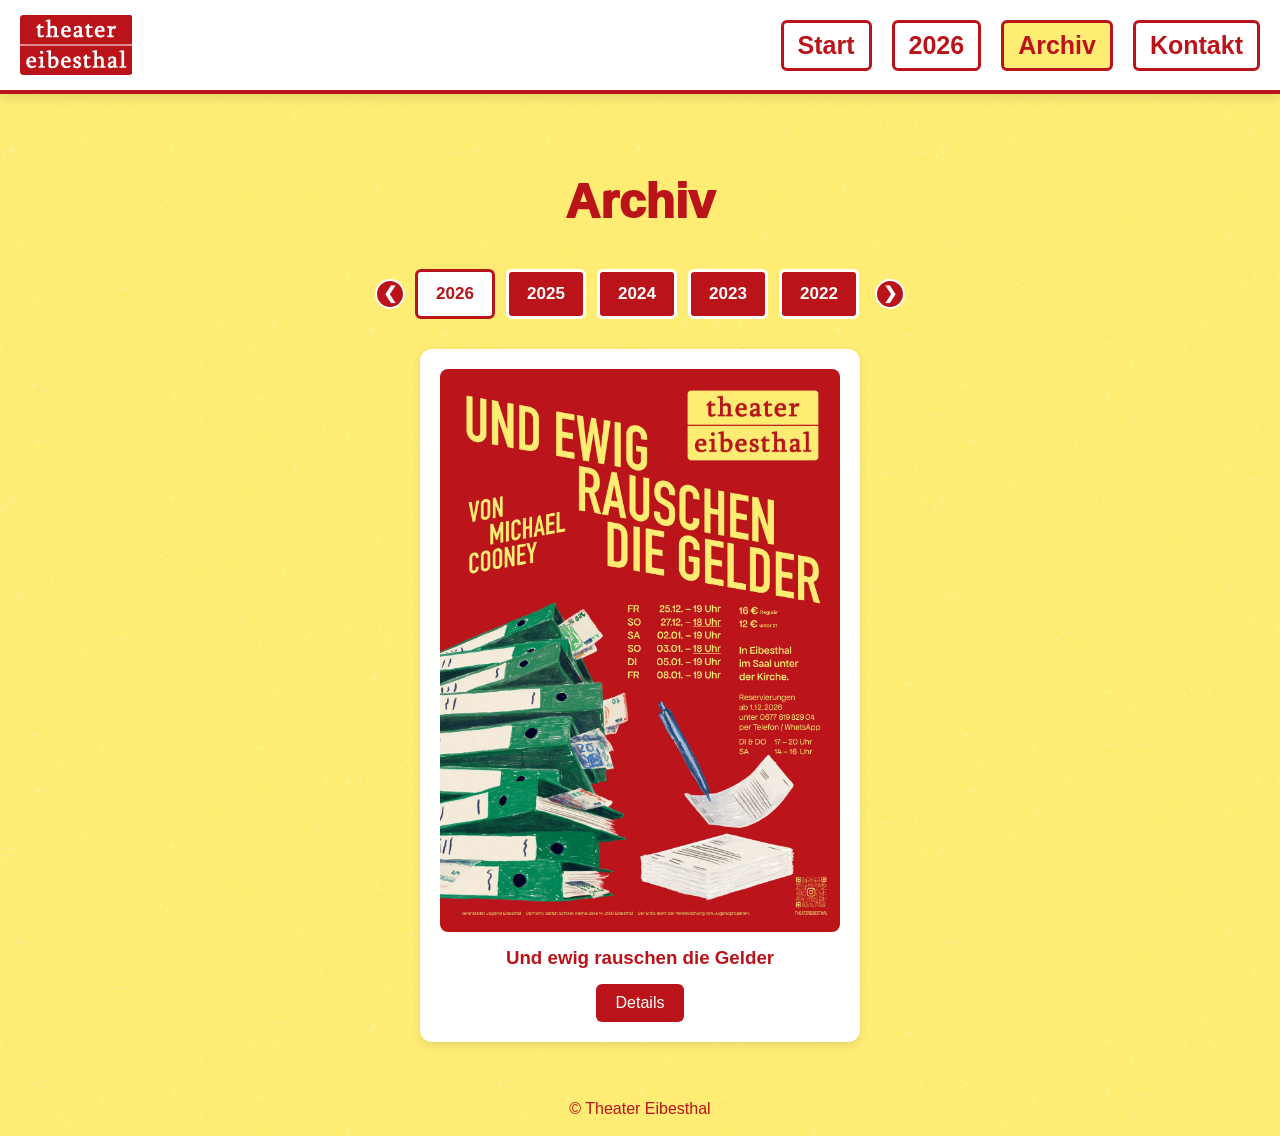
==== commit 5f7c01bb: "beauty corrections" ====
--- a/archiv.html
+++ b/archiv.html
@@ -1,50 +1,44 @@
 <meta name="viewport" content="width=device-width, initial-scale=1">
 <!DOCTYPE html>
 <html lang="de">
-<head>
-<meta charset="UTF-8">
-<meta name="theme-color" content="var(--color-current-sub)">
-<title>Archiv | Theater Eibesthal</title>
+  <head>
+    <meta charset="UTF-8">
+    <meta name="theme-color" content="var(--color-current-sub)">
 
-<link rel="stylesheet" href="css/style.css">
-<link rel="stylesheet" href="css/desktop.css">
-<link rel="stylesheet" href="css/mobile.css">
+    <title>Archiv | Theater Eibesthal</title>
 
-<link rel="icon" type="image/png" href="/favicon.png">
-<script defer src="js/stuecke.js"></script>
-<script defer src="js/main.js"></script>
-</head>
-<body>
+    <link rel="stylesheet" href="css/style.css">
+    <link rel="stylesheet" href="css/desktop.css">
+    <link rel="stylesheet" href="css/mobile.css">
+    <link rel="icon" type="image/png" href="/favicon.png">
+    
+    <script defer src="js/stuecke.js"></script>
+    <script defer src="js/main.js"></script>
+  </head>
 
-<div id="header"></div>
+  <body>
+    <div id="header"></div>
+    <section class="container section center">
+      <h1>Archiv</h1>
+      <div class="jahr-filter-wrapper">
+        <button class="scroll-btn left" type="button">❮</button>
+        <div id="jahr-filter"></div>
+        <button class="scroll-btn right" type="button">❯</button>
+        <div class="mobile-scroll-hint">
+          <span>⟵</span>
+          <span>⟶</span>    
+        </div>
+      </div>
+      <div id="archiv-grid"></div>
+    </section>
 
+    <div id="footer"></div>
 
-<section class="container section center">
-  <h1>Archiv</h1>
-
-  <div class="jahr-filter-wrapper">
-    
-    <button class="scroll-btn left" type="button">❮</button>
-    <div id="jahr-filter"></div>
-    <button class="scroll-btn right" type="button">❯</button>
-    <div class="mobile-scroll-hint">
-      <span>⟵</span>
-      <span>⟶</span>    
+    <div id="lightbox">
+      <button class="close">✕</button>
+      <button class="prev">❮</button>
+      <img src="">
+      <button class="next">❯</button>
     </div>
-  </div>
-
-  <div id="archiv-grid"></div>
-</section>
-
-
-<div id="footer"></div>
-
-<div id="lightbox">
-  <button class="close">✕</button>
-  <button class="prev">❮</button>
-  <img src="">
-  <button class="next">❯</button>
-</div>
-
-</body>
+  </body>
 </html>
--- a/css/style.css
+++ b/css/style.css
@@ -1,18 +1,17 @@
-﻿/* ===========================================================
+﻿
+/* ===========================================================
    THEATER WEBSITE – STYLESHEET
    Strukturierter und kommentierter Haupt-Style-Block
    =========================================================== */
 
+
 /* -----------------------------------------------------------
    1. DESIGN TOKENS / VARIABLEN
    ----------------------------------------------------------- */
-@import url('https://googleapis.com');
 
 :root {
-    
     --color-stueck-202x-main: #c59e41;
     --color-stueck-202x-sub: #7a1f2b;
-
 
     --color-current-main: #FFEC73;
     --color-current-sub: #BA131A;
@@ -21,9 +20,9 @@
     --color-ewig-rauschen-die-gelder-main: #FFEC73;
     --color-ewig-rauschen-die-gelder-sub: #BA131A;
 
-/*    #048E5D --grün -ordner    */
-/*    #BA131A --rot  -plakat    */
-/*    #FFEC73 --gold -logo      */
+    /*    #048E5D --grün -ordner    */
+    /*    #BA131A --rot  -plakat    */
+    /*    #FFEC73 --gold -logo      */
 
     --color-zwei-luegen-main: #96c0e8;
     --color-zwei-luegen-sub: #003668;
@@ -72,14 +71,33 @@
     --color-unknown-sub: #333333;
 }
 
+
 /* -----------------------------------------------------------
    2. FONTS / IMPORTS
    ----------------------------------------------------------- */
-@import url('https://fonts.googleapis.com/css2?family=Open+Sans:wght@300;400;600;700&display=swap');
+
+@import url('https://fonts.bunny.net/css2?family=DM+Sans:wght@300;400;500;700&display=swap');
+@import url('https://fonts.bunny.net/css2?family=Cinzel:wght@500;600;700&display=swap');
+@import url('https://fonts.bunny.net/css2?family=Libre+Baskerville:wght@700&display=swap');
+@import url('https://fonts.bunny.net/css2?family=Marcellus&display=swap');
+@import url('https://fonts.bunny.net/css2?family=DM+Serif+Display&display=swap');
+@import url('https://fonts.bunny.net/css2?family=Sora:wght@400;600;700;800&display=swap');
+@import url('https://fonts.bunny.net/css2?family=Outfit:wght@400;600;700;800&display=swap');
+@import url('https://fonts.bunny.net/css2?family=Space+Grotesk:wght@400;500;700&display=swap');
+@import url('https://fonts.bunny.net/css2?family=Manrope:wght@400;600;700;800&display=swap');
+@import url('https://fonts.bunny.net/css2?family=Urbanist:wght@500;600;700;800&display=swap');
+@import url('https://fonts.bunny.net/css2?family=Plus+Jakarta+Sans:wght@500;600;700;800&display=swap');
+@import url('https://fonts.bunny.net/css2?family=Bebas+Neue&display=swap');
+@import url('https://fonts.bunny.net/css2?family=Antonio:wght@400;700&display=swap');
+@import url('https://fonts.bunny.net/css2?family=Oswald:wght@400;700&display=swap');
+
+@import url('https://fonts.bunny.net/css2?family=Roboto+Slab:wght@400;500;700&family=Roboto:wght@300;400;500;700&display=swap');
+
 
 /* -----------------------------------------------------------
    3. BASISSTYLES
    ----------------------------------------------------------- */
+
 html {
     overflow-y: scroll;
     -webkit-tap-highlight-color: #ffffff;
@@ -98,9 +116,11 @@
     white-space: pre-line;
 }
 
+
 /* -----------------------------------------------------------
    4. TYPOGRAPHIE
    ----------------------------------------------------------- */
+
 h1 {
     font-size: 48px;
     font-weight: 1000;
@@ -115,22 +135,26 @@
 h2,
 h3 {
     color: var(--color-current-sub);
-    font-family: 'News Cycle', serif;
-    text-align: center;
-}
+    font-family: 'Roboto Condensed', sans-serif;
+    text-align: center;
+}
+
 
 /* -----------------------------------------------------------
    5. LAYOUT / CONTAINER
    ----------------------------------------------------------- */
+
 .container {
     max-width: 1500px;
     margin: 0 auto;
     padding: 40px 20px;
 }
 
+
 /* -----------------------------------------------------------
    6. HEADER / NAVIGATION
    ----------------------------------------------------------- */
+
 .header {
     width: 100%;
     box-sizing: border-box;
@@ -199,9 +223,11 @@
     background: var(--color-current-main);
 }
 
+
 /* -----------------------------------------------------------
    7. COMPONENTS / BUTTONS / LINKS
    ----------------------------------------------------------- */
+
 .contact-links a {
     font-size: 17px;
     display: inline-block;
@@ -309,6 +335,7 @@
 /* -----------------------------------------------------------
    13. UX / INTERAKTIVE HILFEN
    ----------------------------------------------------------- */
+
 .btn,
 nav a,
 .gallery img,
@@ -346,10 +373,10 @@
 }
 
 
-
 /* -----------------------------------------------------------
    15. ÜBER UNS
    ----------------------------------------------------------- */
+
 .about-hero {
     position: relative;
     width: 100%;
@@ -359,7 +386,6 @@
     align-items: center;
     justify-content: center;
 }
-
 
 .about-content {
     max-width: 1500px;
@@ -453,7 +479,7 @@
     display: flex;
     justify-content: space-between;
     align-items: center;
-    gap: 20px;
+    gap: 4px;
     background: white;
     padding: 14px 18px;
     border-radius: 8px;
@@ -543,8 +569,8 @@
     border-radius: 16px;
     padding: 30px;
     box-shadow:
-        0 4px 15px rgba(0,0,0,.08);
-    border: 1px solid rgba(0,0,0,.08);
+        0 4px 15px rgba(0, 0, 0, .08);
+    border: 1px solid rgba(0, 0, 0, .08);
 }
 
 .leadership-scroll {
@@ -587,8 +613,8 @@
     background-image:
         repeating-linear-gradient(
             to right,
-            rgba(0,0,0,.08),
-            rgba(0,0,0,.08) 1px,
+            rgba(0, 0, 0, .08),
+            rgba(0, 0, 0, .08) 1px,
             transparent 1px,
             transparent 90px
         );
@@ -678,7 +704,7 @@
     padding: 25px;
     border-radius: 12px;
     text-align: center;
-    box-shadow: 0 3px 10px rgba(0,0,0,.1);
+    box-shadow: 0 3px 10px rgba(0, 0, 0, .1);
 }
 
 .timeline-preview img {
@@ -707,7 +733,6 @@
     line-height: 1.6;
 }
 
-
 .timeline-preview .btn {
     display: inline-block;
     margin-top: 10px;
@@ -718,3 +743,74 @@
     color: var(--color-current-sub);
 }
 
+.ticket-info {
+    margin-top: 20px;
+    padding: 15px;
+    background: white;
+    border-radius: 10px;
+    text-align: center;
+    font-size: 1.2rem;
+    color: var(--color-current-sub);
+}
+
+.ticket-info strong {
+    display: block;
+    margin-bottom: 4px;
+}
+
+.ticket-info a {
+    color: var(--color-current-sub);
+    font-size: 1.2rem;
+    font-weight: 700;
+    text-decoration: none;
+    padding: 10px 20px;
+    border-radius: 10px;
+    border: 3px solid var(--color-current-sub);
+}
+
+.ticket-info a:hover {
+    color: white;
+    background: var(--color-current-sub);
+    font-size: 1.2rem;
+    font-weight: 700;
+    text-decoration: none;
+    padding: 10px 20px;
+    border-radius: 10px;
+}
+
+.popup-overlay {
+    position: fixed;
+    inset: 0;
+    background: rgba(0, 0, 0, .6);
+    display: flex;
+    align-items: center;
+    justify-content: center;
+    z-index: 9999;
+}
+
+.popup-box {
+    position: relative;
+    width: min(90%, 500px);
+    padding: 22px 22px;
+    background: white;
+    border-radius: 16px;
+    text-align: center;
+    box-shadow:
+        0 10px 40px rgba(0, 0, 0, .3);
+}
+
+.popup-box h2 {
+    padding: 22px;
+    margin-top: 0;
+    color: var(--color-current-sub);
+}
+
+#popup-close {
+    position: absolute;
+    right: 12px;
+    top: 12px;
+    background: none;
+    border: none;
+    font-size: 22px;
+    cursor: pointer;
+}
--- a/css/desktop.css
+++ b/css/desktop.css
@@ -105,16 +105,6 @@
     margin: 25px auto 0;
 }
 
-.leadership-history div {
-    display: flex;
-    justify-content: space-between;
-    align-items: center;
-    gap: 20px;
-    background: white;
-    padding: 14px 18px;
-    border-radius: 8px;
-    box-shadow: 0 2px 8px rgba(0, 0, 0, 0.06);
-}
 
 .leadership-history span {
     opacity: 0.7;
@@ -175,26 +165,18 @@
     bottom: 20px;
     width: 50px;
     height: 50px;
-
     display: none;
     align-items: center;
     justify-content: center;
-
     border: none;
     border-radius: 50%;
-
     background: var(--color-current-sub);
     color: var(--color-current-main);
-
     font-size: 30px;
     font-weight: 700;
-
     cursor: pointer;
-
     box-shadow: 0 2px 8px rgba(0,0,0,.3);
-
     transition: .2s ease;
-
     z-index: 1000;
 }
 
@@ -207,16 +189,149 @@
    TIMELINE
    =========================================================== */
 
+.leader-preview {
+    margin-top: 15px;
+}
+
+.leader-preview:empty {
+    display: none;
+}
+
+.leader-preview .timeline-preview {
+    width: 100% !important;
+    max-width: 100% !important;
+    display: block;
+    align-items: center;
+    justify-content: center;
+    gap: 24px;
+    background: white;
+    padding: 20px;
+    border-radius: 12px;
+    box-shadow: 0 2px 8px rgba(0,0,0,.1);
+}
+
+.leader-preview .timeline-preview img {
+    width: 180px;
+    max-width: 100%;
+    display: block;
+    margin: 0 auto 12px;
+    border-radius: 10px;
+}
+
+.leader-preview .jahr {
+    display: block;
+    background: none !important;
+    border: none !important;
+    box-shadow: none !important;
+    padding: 0 !important;
+    font-size: 2rem;
+    font-weight: 900;
+    color: var(--color-current-sub);
+    text-align: center;
+    margin-bottom: 25px;
+}
+
+.leadership-view-toggle {
+    display: flex;
+    justify-content: center;
+    gap: 12px;
+    margin: 20px 0;
+}
+
+.view-btn {
+    padding: 10px 18px;
+    border: 2px solid var(--color-current-sub);
+    background: white;
+    color: var(--color-current-sub);
+    border-radius: 8px;
+    font-weight: 1000;
+    cursor: pointer;
+}
+
+.view-btn.active {
+    background: var(--color-current-sub);
+    color: white;
+}
+
+.leader-entry {
+    display: block !important;
+}
+
+.leader-header {
+    display: flex !important;
+    justify-content: space-between !important;
+    align-items: center !important;
+    background: transparent !important;
+    border: none !important;
+    box-shadow: none !important;
+    padding: 0 !important;
+    border-radius: 0 !important;
+}
+.leader-header strong {
+    flex: 1;
+}
+ 
+.leader-header span {
+    min-width: 120px;
+    text-align: right;
+}
+
+.mobile-years {
+    display: block !important;
+    width: 200px;
+    margin-top: 12px;
+    margin: 10px auto;
+}
+
+.mobile-years summary {
+    width: fit-content;
+    margin: 0 auto;
+    padding: 8px 14px;
+    background: var(--color-current-sub);
+    color: white;
+    border-radius: 8px;
+    cursor: pointer;
+    font-weight: 700;
+}
+
+.mobile-years summary::-webkit-details-marker {
+    display: none;
+}
+
+.mobile-year-list {
+    display: flex !important;
+    flex-direction: column !important;
+    margin-top: 8px;
+}
+
+.mobile-year-list .year-dot {
+    width: 100%;
+    padding: 5px 10px;
+    background:  white;
+    border: 2px solid var(--color-current-sub);
+    border-radius: 8px;
+    color: var(--color-current-sub);
+    font-weight: 700;
+    cursor: pointer;
+}
+
+.mobile-year-list .year-dot:hover {
+    background: var(--color-current-main);
+    color: var(--color-current-sub);
+}
+
+.mobile-year-list .year-dot.active {
+    background: var(--color-current-main);
+    color: var(--color-current-sub);
+}
+
+
 .leadership-wrapper {
     margin-top: 40px;
-
-    background: white;
-
+   background: white;
     border-radius: 16px;
     padding: 30px;
-
     border: 1px solid rgba(0,0,0,.08);
-
     box-shadow:
         0 4px 15px rgba(0,0,0,.08);
 }
@@ -240,22 +355,14 @@
 .leader-name {
     position: sticky;
     left: 0;
-
-    background: white;
-
+    background: white;
     z-index: 10;
-
     font-weight: 700;
-
-    color: var(--color-current-sub);
-
+    color: var(--color-current-sub);
     padding-right: 20px;
     padding-left: 10px;
-
     text-align: right;
-
     height: 32px;
-
     display: flex;
     align-items: center;
     justify-content: flex-end;
@@ -264,11 +371,8 @@
 .timeline-track {
     display: grid;
     grid-template-columns: repeat(15, 90px);
-
     position: relative;
-
     height: 32px;
-
     background-image:
         repeating-linear-gradient(
             to right,
@@ -314,39 +418,28 @@
 
 .year-row {
     display: grid;
-
     grid-template-columns:
         280px
         repeat(15, 90px);
-
     min-width: 1540px;
-
     margin-top: 30px;
-
     border-top: 3px solid var(--color-current-sub);
-
     padding-top: 15px;
 }
 
 .year-spacer {
     position: sticky;
     left: 0;
-
-    background: white;
-
+    background: white;
     z-index: 10;
 }
 
 .year-dot {
     border: none;
     background: none;
-
-    color: var(--color-current-sub);
-
+    color: var(--color-current-sub);
     font-weight: bold;
-
     cursor: pointer;
-
     transition: .2s;
 }
 
@@ -358,11 +451,8 @@
 #timeline-piece-info {
     width: 70%;
     max-width: 700px;
-
     margin: 0 auto;
-
-    text-align: center;
-
+    text-align: center;
     padding-top: 20px;
 }
 
@@ -373,28 +463,19 @@
 .timeline-preview {
     width: 70%;
     max-width: 500px;
-
     margin: 0 auto;
-
-    background: white;
-
+    background: white;
     padding: 25px;
-
-    border-radius: 12px;
-
-    text-align: center;
-
+    border-radius: 12px;
+    text-align: center;
     box-shadow: 0 3px 10px rgba(0,0,0,.1);
 }
 
 .timeline-preview img {
     width: 220px;
     max-width: 100%;
-
     display: block;
-
     margin: 0 auto 20px;
-
     border-radius: 10px;
 }
 
@@ -786,10 +867,8 @@
     inset: 0;
     z-index: 2000;
     display: none;
-
     justify-content: center;
     align-items: center;
-
     background: rgba(0,0,0,.9);
 }
 
@@ -858,4 +937,5 @@
     text-align: center;
     padding: 2px;
     color: var(--color-current-sub);
-}+}
+
--- a/css/mobile.css
+++ b/css/mobile.css
@@ -56,6 +56,106 @@
     }
 
     /* ===========================================================
+    TIMELINE / INDEX
+    =========================================================== */
+
+    .leader-preview .timeline-preview {
+        width: 100% !important;
+        max-width: 100% !important;
+        margin: 10px 0 0 0 !important;
+        box-sizing: border-box !important;
+        padding: 15px !important;
+    }
+
+    .leader-preview .timeline-preview img {
+        max-width: 100%;
+        height: auto;
+    }
+
+    .leader-preview .jahr {
+        font-size: 1.8rem !important;
+
+        overflow-wrap: break-word;
+        word-break: break-word;
+    }
+
+    .leader-preview .beschreibung {
+        overflow-wrap: break-word;
+        word-break: break-word;
+    }
+
+    .timeline-preview {
+        width: 100% !important;
+        max-width: 100% !important;
+        box-sizing: border-box;
+    }
+    .leader-entry {
+        overflow: hidden;
+    }
+
+    .leadership-view-toggle {
+        display: none;
+    }
+
+
+    .leadership-wrapper {
+        display: none;
+    }
+
+    .mobile-years {
+        display: block;
+        margin-top: 10px;
+    }
+
+    .mobile-years summary {
+        cursor: pointer;
+        padding: 8px 12px;
+        background: var(--color-current-sub);
+        color: white;
+        border-radius: 8px;
+        font-size: 0.95rem;
+        font-weight: 700;
+        text-align: center;    
+    }
+
+    .mobile-years summary::-webkit-details-marker {
+        display: none;
+    }
+
+    .mobile-year-list {
+        display: flex;
+        flex-direction: column;
+        gap: 6px;
+        margin-top: 10px;
+    }
+
+    .mobile-year-list .year-dot {
+        width: 100%;
+        padding: 5px 10px;
+        background:  white;
+        border: 2px solid var(--color-current-sub);
+        border-radius: 8px;
+        color: var(--color-current-sub);
+        font-weight: 700;
+        cursor: pointer;
+    }
+
+    .mobile-year-list .year-dot:hover {
+        background: var(--color-current-main);
+        color: var(--color-current-sub);
+    }
+
+    #mobile-timeline-piece-info {
+        margin-top: 20px;
+    }
+
+    .mobile-year-list .year-dot {
+        padding: 6px 10px;
+        min-height: 32px;
+    }
+
+
+    /* ===========================================================
     HEADER / NAVIGATION
     =========================================================== */
 
@@ -89,28 +189,20 @@
         width: 100%;
         height: 40px;
         min-width: 0;
-
         display: flex;
         align-items: center;
         justify-content: center;
-
         box-sizing: border-box;
-
         padding: 0 3px;
-
         text-align: center;
         white-space: nowrap;
-
         font-size: 1.2rem;
         line-height: 1;
-
         border: 3px solid var(--color-current-sub);
         border-radius: 8px;
-
         color: var(--color-current-sub);
         text-decoration: none;
         font-weight: 700;
-
         overflow: hidden;
     }
 
@@ -346,21 +438,14 @@
     .beschreibung-toggle {
         display: block;
         width: fit-content;
-
         margin: 8px auto 0;
-
         padding: 0;
-
         background: none;
         border: none;
-
         color: var(--color-current-sub);
-
         font-size: 0.85rem;
         font-weight: 600;
-
         text-decoration: underline;
-
         cursor: pointer;
         opacity: 0.7;
     }
@@ -375,18 +460,13 @@
 
     .mobile-scroll-hint {
         display: flex;
-
         justify-content: center;
         gap: 50px;
-
         color: var(--color-current-sub);
-
         font-size: 1.2rem;
         font-weight: 700;
-
         opacity: 0.5;
         margin-bottom: 8px;
-
         animation: pulseHint 1.8s infinite;
     }
 
@@ -395,7 +475,6 @@
         100% {
             opacity: 0.3;
         }
-
         50% {
             opacity: 0.8;
         }
@@ -468,4 +547,11 @@
     .about-highlight {
         font-size: 1.1rem;
     }
+
+    .timeline-preview,
+    .leader-preview,
+    .leader-entry {
+        border: none !important;
+    }
+
 }
